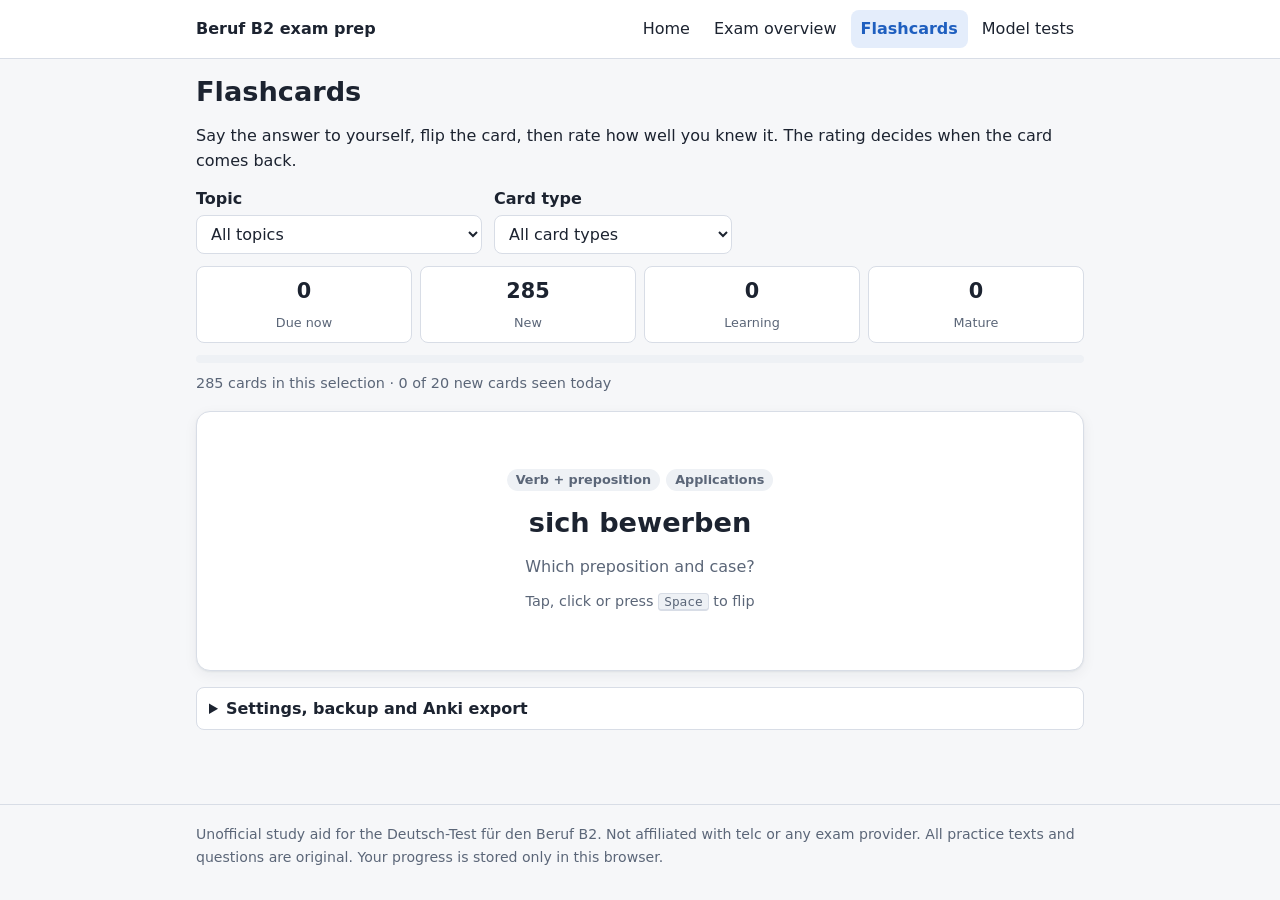
==== flashcards.html @ 10beb200 "Build the exam-prep site: overview, flashcards and four model tests - overview.html: official struct" ====
<!doctype html>
<html lang="en">
<head>
  <meta charset="utf-8">
  <meta name="viewport" content="width=device-width, initial-scale=1">
  <title>Flashcards – Beruf B2 exam prep</title>
  <meta name="description" content="Spaced-repetition flashcards for workplace German at level B2.">
  <link rel="stylesheet" href="assets/css/style.css">
</head>
<body>
  <header class="site-header">
    <div class="wrap">
      <a class="brand" href="index.html">Beruf B2 exam prep</a>
      <nav class="site-nav" aria-label="Main">
        <a href="index.html">Home</a>
        <a href="overview.html">Exam overview</a>
        <a href="flashcards.html" aria-current="page">Flashcards</a>
        <a href="tests.html">Model tests</a>
      </nav>
    </div>
  </header>

  <main class="wrap">
    <h1>Flashcards</h1>
    <p>Say the answer to yourself, flip the card, then rate how well you knew it. The rating decides when the card comes back.</p>
    <div id="app"><p class="muted">Loading cards…</p></div>
    <noscript><p class="error">The flashcards need JavaScript.</p></noscript>
  </main>

  <footer class="site-footer">
    <div class="wrap">
      Unofficial study aid for the Deutsch-Test für den Beruf B2. Not affiliated with telc or any exam provider.
      All practice texts and questions are original. Your progress is stored only in this browser.
    </div>
  </footer>
  <script src="assets/js/common.js"></script>
  <script src="assets/js/srs.js"></script>
  <script src="assets/js/flashcards.js"></script>
</body>
</html>
---- assets/css/style.css ----
/* Beruf B2 exam prep — all styles.
   Colours are defined once as variables; dark mode only redefines them. */

:root {
  --bg: #f6f7f9;
  --surface: #ffffff;
  --surface-2: #eef1f5;
  --text: #1c2330;
  --muted: #5b6678;
  --border: #d8dde6;
  --accent: #1f5fbf;
  --accent-text: #ffffff;
  --accent-soft: #e4edfb;
  --ok: #1b7a43;
  --ok-soft: #e2f4e9;
  --bad: #b3261e;
  --bad-soft: #fbe6e4;
  --warn: #8a5a00;
  --warn-soft: #fdf1d6;
  --radius: 10px;
  --shadow: 0 1px 2px rgba(20, 30, 50, .06), 0 4px 14px rgba(20, 30, 50, .06);
  color-scheme: light dark;
}

@media (prefers-color-scheme: dark) {
  :root {
    --bg: #12151b;
    --surface: #1b2029;
    --surface-2: #242b37;
    --text: #e8ecf3;
    --muted: #a3adbd;
    --border: #343d4c;
    --accent: #7fb0ff;
    --accent-text: #0d1522;
    --accent-soft: #1f2f4a;
    --ok: #6fd69a;
    --ok-soft: #173326;
    --bad: #ff9a92;
    --bad-soft: #3d1d1b;
    --warn: #f1c56a;
    --warn-soft: #3a2f14;
    --shadow: none;
  }
}

* { box-sizing: border-box; }

html { -webkit-text-size-adjust: 100%; }

body {
  margin: 0;
  background: var(--bg);
  color: var(--text);
  font: 16px/1.6 system-ui, -apple-system, "Segoe UI", Roboto, "Helvetica Neue", Arial, sans-serif;
}

a { color: var(--accent); }
h1, h2, h3, h4 { line-height: 1.25; margin: 1.4em 0 .5em; }
h1 { font-size: 1.7rem; margin-top: .6em; }
h2 { font-size: 1.3rem; }
h3 { font-size: 1.08rem; }
p { margin: .6em 0; }
:focus-visible { outline: 3px solid var(--accent); outline-offset: 2px; }

.wrap { max-width: 920px; margin: 0 auto; padding: 0 16px; }
main.wrap { padding-bottom: 64px; }
.muted { color: var(--muted); }
.small { font-size: .9rem; }
[hidden] { display: none !important; }

/* ---------- header and navigation ---------- */

.site-header { background: var(--surface); border-bottom: 1px solid var(--border); position: sticky; top: 0; z-index: 10; }
.site-header .wrap { display: flex; align-items: center; gap: 8px 20px; flex-wrap: wrap; padding-top: 10px; padding-bottom: 10px; }
.brand { font-weight: 700; color: var(--text); text-decoration: none; margin-right: auto; }
.site-nav { display: flex; gap: 4px; flex-wrap: wrap; }
.site-nav a { padding: 6px 10px; border-radius: 8px; text-decoration: none; color: var(--text); }
.site-nav a:hover { background: var(--surface-2); }
.site-nav a[aria-current="page"] { background: var(--accent-soft); color: var(--accent); font-weight: 600; }

.site-footer { border-top: 1px solid var(--border); color: var(--muted); font-size: .88rem; padding: 18px 0 30px; }

/* ---------- generic components ---------- */

.card { background: var(--surface); border: 1px solid var(--border); border-radius: var(--radius); padding: 18px; box-shadow: var(--shadow); }
.grid { display: grid; gap: 16px; grid-template-columns: repeat(auto-fit, minmax(240px, 1fr)); }
.card h2:first-child, .card h3:first-child { margin-top: 0; }

.btn {
  display: inline-flex; align-items: center; justify-content: center; gap: 6px;
  min-height: 42px; padding: 8px 16px; border-radius: 8px; border: 1px solid var(--border);
  background: var(--surface); color: var(--text); font: inherit; font-weight: 600; cursor: pointer; text-decoration: none;
}
.btn:hover { background: var(--surface-2); }
.btn.primary { background: var(--accent); border-color: var(--accent); color: var(--accent-text); }
.btn.primary:hover { filter: brightness(1.08); }
.btn.danger { color: var(--bad); }
.btn:disabled { opacity: .5; cursor: not-allowed; }
.btn-row { display: flex; gap: 8px; flex-wrap: wrap; margin: 12px 0; }

.note { background: var(--warn-soft); border-left: 4px solid var(--warn); padding: 10px 14px; border-radius: 6px; margin: 16px 0; }
.info { background: var(--accent-soft); border-left: 4px solid var(--accent); padding: 10px 14px; border-radius: 6px; margin: 16px 0; }
.error { background: var(--bad-soft); border-left: 4px solid var(--bad); padding: 10px 14px; border-radius: 6px; margin: 16px 0; }

.badge { display: inline-block; padding: 1px 9px; border-radius: 999px; background: var(--surface-2); color: var(--muted); font-size: .8rem; font-weight: 600; }

.table-scroll { overflow-x: auto; margin: 12px 0; }
table { border-collapse: collapse; width: 100%; background: var(--surface); }
th, td { text-align: left; padding: 8px 10px; border: 1px solid var(--border); vertical-align: top; }
th { background: var(--surface-2); font-weight: 600; }

select, input[type="text"], input[type="number"], textarea {
  font: inherit; color: var(--text); background: var(--surface); border: 1px solid var(--border);
  border-radius: 8px; padding: 8px 10px; max-width: 100%;
}
textarea { width: 100%; min-height: 180px; resize: vertical; }
label { font-weight: 600; }

details { border: 1px solid var(--border); border-radius: 8px; padding: 8px 12px; margin: 10px 0; background: var(--surface); }
details > summary { cursor: pointer; font-weight: 600; }
details[open] > summary { margin-bottom: 8px; }

/* ---------- home ---------- */

.hero { padding: 28px 0 8px; }
.hero p { font-size: 1.08rem; max-width: 60ch; }

/* ---------- flashcards ---------- */

.filters { display: flex; gap: 12px; flex-wrap: wrap; align-items: end; margin: 12px 0; }
.filters > div { display: flex; flex-direction: column; gap: 4px; }

.stats { display: grid; grid-template-columns: repeat(4, 1fr); gap: 8px; margin: 12px 0; }
.stat { background: var(--surface); border: 1px solid var(--border); border-radius: 8px; padding: 8px; text-align: center; }
.stat b { display: block; font-size: 1.3rem; }
.stat span { font-size: .8rem; color: var(--muted); }

.progress { height: 8px; background: var(--surface-2); border-radius: 999px; overflow: hidden; display: flex; }
.progress i { display: block; height: 100%; }
.progress .p-mature { background: var(--ok); }
.progress .p-learning { background: var(--accent); }

.flashcard {
  background: var(--surface); border: 1px solid var(--border); border-radius: 14px; box-shadow: var(--shadow);
  min-height: 260px; padding: 22px; margin: 16px 0; text-align: center; cursor: pointer;
  display: flex; flex-direction: column; justify-content: center; gap: 10px;
}
.flashcard .meta { display: flex; gap: 6px; justify-content: center; flex-wrap: wrap; }
.flashcard .front { font-size: 1.7rem; font-weight: 700; overflow-wrap: anywhere; }
.flashcard .ask { color: var(--muted); }
.flashcard .back { font-size: 1.35rem; font-weight: 700; color: var(--accent); overflow-wrap: anywhere; }
.flashcard .example { font-size: 1.05rem; }
.flashcard hr { border: 0; border-top: 1px solid var(--border); width: 100%; margin: 6px 0; }

.ratings { display: grid; grid-template-columns: repeat(4, 1fr); gap: 8px; }
.ratings .btn { flex-direction: column; gap: 0; padding: 6px 4px; }
.ratings .btn small { font-weight: 400; color: var(--muted); }
.ratings .again { border-color: var(--bad); }
.ratings .easy { border-color: var(--ok); }
kbd { font: .8rem ui-monospace, monospace; border: 1px solid var(--border); border-bottom-width: 2px; border-radius: 4px; padding: 0 5px; background: var(--surface-2); }

/* ---------- tests ---------- */

.tabs { display: flex; gap: 6px; flex-wrap: wrap; margin: 12px 0; }
.tabs button {
  flex: 0 0 auto; font: inherit; font-weight: 600; padding: 8px 12px; border-radius: 8px; cursor: pointer;
  border: 1px solid var(--border); background: var(--surface); color: var(--text);
}
.tabs button[aria-selected="true"] { background: var(--accent); border-color: var(--accent); color: var(--accent-text); }

.section-head { display: flex; gap: 10px; align-items: center; flex-wrap: wrap; justify-content: space-between; }
.timer { font-variant-numeric: tabular-nums; font-weight: 700; padding: 4px 10px; border-radius: 8px; background: var(--surface-2); }
.timer.over { background: var(--bad-soft); color: var(--bad); }

.part { margin: 22px 0; }
.part > h3 { margin-bottom: 2px; }
.instructions { font-style: italic; }

.stimulus { background: var(--surface); border: 1px solid var(--border); border-radius: var(--radius); padding: 14px 16px; margin: 14px 0; }
.stimulus h4 { margin: 0 0 6px; }
.stimulus p { margin: .5em 0; }
.stimulus .line { white-space: pre-line; }

.audio-box { display: flex; gap: 10px; align-items: center; flex-wrap: wrap; }
.audio-box audio { width: 100%; }
.transcript { margin-top: 10px; border-top: 1px dashed var(--border); padding-top: 8px; }
.transcript p { margin: .35em 0; }

.options { display: grid; gap: 8px; margin: 12px 0; padding: 0; list-style: none; }
.options li { background: var(--surface); border: 1px solid var(--border); border-radius: 8px; padding: 10px 12px; }
.options.words { grid-template-columns: repeat(auto-fill, minmax(130px, 1fr)); }
.key { display: inline-block; min-width: 1.6em; text-align: center; font-weight: 700; background: var(--accent-soft); color: var(--accent); border-radius: 6px; margin-right: 6px; }

.gap-text { background: var(--surface); border: 1px solid var(--border); border-radius: var(--radius); padding: 14px 16px; white-space: pre-line; line-height: 2; }
.gap { text-decoration: none; display: inline-block; min-width: 3.2em; padding: 0 8px; border-radius: 6px; background: var(--accent-soft); color: var(--accent); font-weight: 700; text-align: center; line-height: 1.6; }

.item { border: 1px solid var(--border); border-radius: 8px; background: var(--surface); padding: 10px 12px; margin: 10px 0; }
.item fieldset { border: 0; margin: 0; padding: 0; min-width: 0; }
.item legend, .item .prompt { font-weight: 600; padding: 0; margin-bottom: 6px; display: block; }
.item .n { display: inline-block; min-width: 1.9em; color: var(--muted); font-weight: 700; }
.choice { display: flex; gap: 8px; align-items: flex-start; padding: 5px 6px; border-radius: 6px; font-weight: 400; cursor: pointer; }
.choice:hover { background: var(--surface-2); }
.choice input { margin-top: 6px; flex: 0 0 auto; }
.item.correct { border-color: var(--ok); background: var(--ok-soft); }
.item.wrong { border-color: var(--bad); background: var(--bad-soft); }
.feedback { margin-top: 8px; font-size: .93rem; }
.feedback b.ok { color: var(--ok); }
.feedback b.no { color: var(--bad); }

.note-field { display: grid; gap: 4px; margin: 10px 0; }
.note-field input { width: 100%; }
.expected { font-size: .93rem; background: var(--ok-soft); border-radius: 6px; padding: 6px 10px; }

.model { white-space: pre-line; background: var(--surface-2); border-radius: 8px; padding: 10px 12px; }
.checklist { padding-left: 0; list-style: none; }
.checklist label { font-weight: 400; display: flex; gap: 8px; align-items: flex-start; }
.checklist input { margin-top: 6px; }

.result { margin: 16px 0; }
.result .scores { display: grid; gap: 10px; grid-template-columns: repeat(auto-fit, minmax(170px, 1fr)); margin: 10px 0; }
.score { border: 1px solid var(--border); border-radius: 8px; padding: 10px; background: var(--surface); }
.score b { font-size: 1.3rem; }
.score.pass { border-color: var(--ok); }
.score.fail { border-color: var(--bad); }

.test-list { display: grid; gap: 12px; }
.test-list .card { display: flex; gap: 12px; align-items: center; justify-content: space-between; flex-wrap: wrap; }

@media (max-width: 520px) {
  .site-header { position: static; }
  h1 { font-size: 1.45rem; }
  .stats { grid-template-columns: repeat(2, 1fr); }
  .ratings { grid-template-columns: repeat(2, 1fr); }
  .flashcard .front { font-size: 1.4rem; }
  .card { padding: 14px; }
}
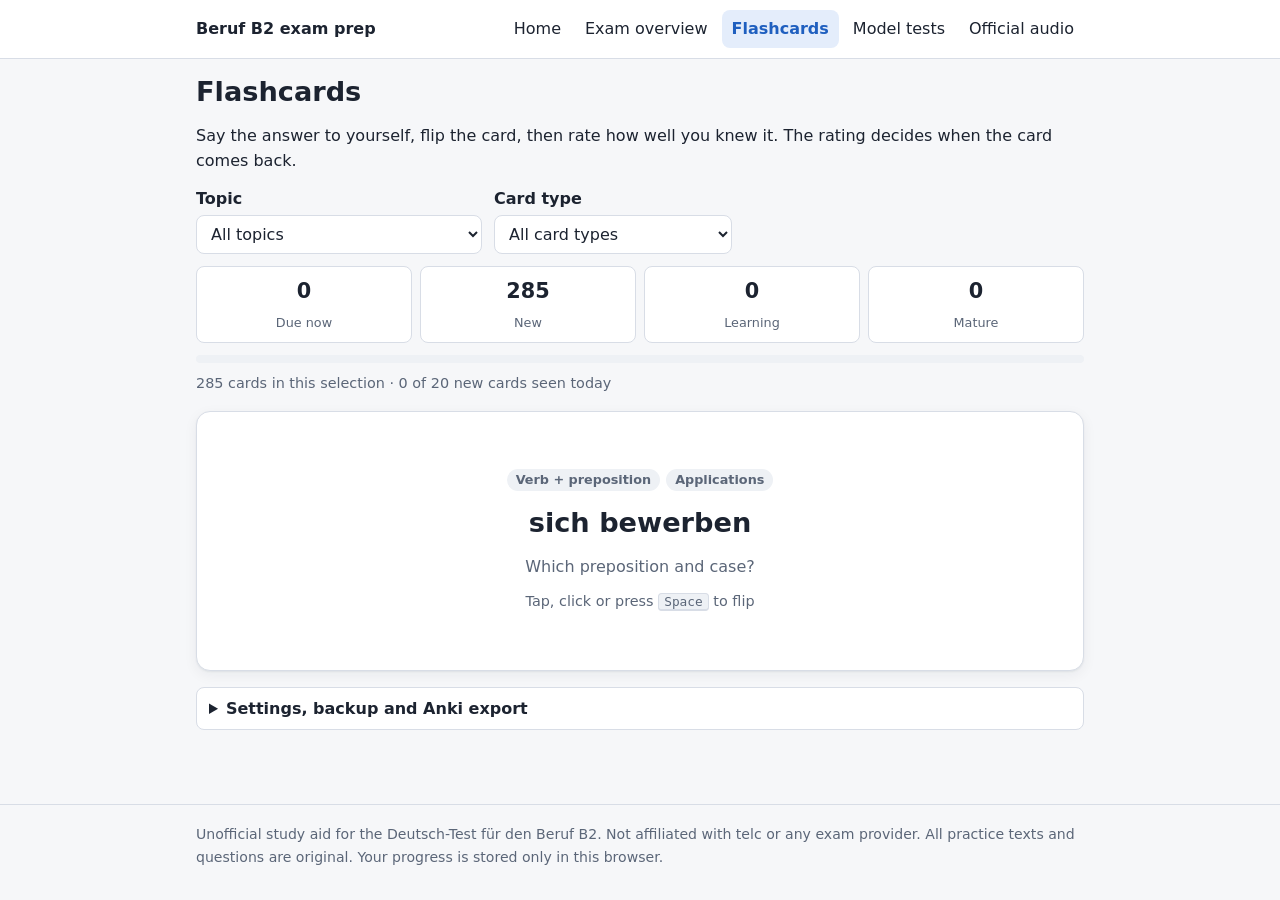
==== commit 365adfd7: "Add recorded listening audio and an official-audio practice page - scripts/generate_audio.py: genera" ====
--- a/flashcards.html
+++ b/flashcards.html
@@ -16,6 +16,7 @@
         <a href="overview.html">Exam overview</a>
         <a href="flashcards.html" aria-current="page">Flashcards</a>
         <a href="tests.html">Model tests</a>
+        <a href="official.html">Official audio</a>
       </nav>
     </div>
   </header>
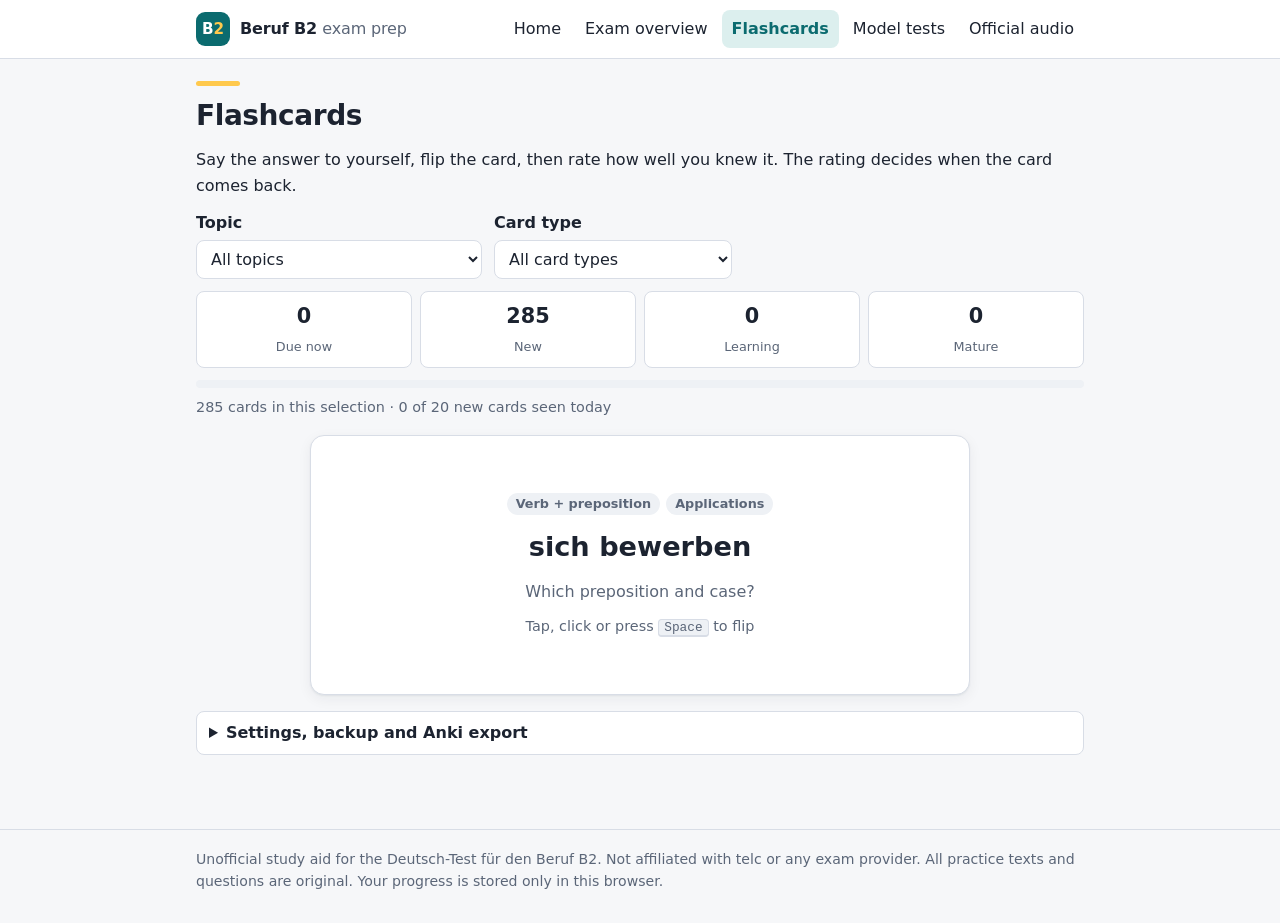
==== commit ed6194c5: "Tap-to-match tasks, exam-mode audio player and a visual identity - matching tasks (Lesen Teil 1 and " ====
--- a/flashcards.html
+++ b/flashcards.html
@@ -5,12 +5,14 @@
   <meta name="viewport" content="width=device-width, initial-scale=1">
   <title>Flashcards – Beruf B2 exam prep</title>
   <meta name="description" content="Spaced-repetition flashcards for workplace German at level B2.">
+  <link rel="icon" href="assets/img/favicon.svg" type="image/svg+xml">
+  <meta name="theme-color" content="#0b6b6f">
   <link rel="stylesheet" href="assets/css/style.css">
 </head>
 <body>
   <header class="site-header">
     <div class="wrap">
-      <a class="brand" href="index.html">Beruf B2 exam prep</a>
+      <a class="brand" href="index.html"><span class="logo" aria-hidden="true">B<b>2</b></span><span>Beruf B2 <span class="brand-sub">exam prep</span></span></a>
       <nav class="site-nav" aria-label="Main">
         <a href="index.html">Home</a>
         <a href="overview.html">Exam overview</a>
--- a/assets/css/style.css
+++ b/assets/css/style.css
@@ -8,9 +8,13 @@
   --text: #1c2330;
   --muted: #5b6678;
   --border: #d8dde6;
-  --accent: #1f5fbf;
+  --accent: #0b6b6f;        /* brand teal */
   --accent-text: #ffffff;
-  --accent-soft: #e4edfb;
+  --accent-soft: #dcefee;
+  --brand-2: #ffc94d;       /* brand amber, used sparingly for highlights */
+  --brand-2-text: #3a2a00;
+  --hero-from: #0b6b6f;
+  --hero-to: #0a4f5c;
   --ok: #1b7a43;
   --ok-soft: #e2f4e9;
   --bad: #b3261e;
@@ -30,9 +34,11 @@
     --text: #e8ecf3;
     --muted: #a3adbd;
     --border: #343d4c;
-    --accent: #7fb0ff;
-    --accent-text: #0d1522;
-    --accent-soft: #1f2f4a;
+    --accent: #5ecfca;
+    --accent-text: #06201f;
+    --accent-soft: #12393a;
+    --hero-from: #0b5a5e;
+    --hero-to: #093f49;
     --ok: #6fd69a;
     --ok-soft: #173326;
     --bad: #ff9a92;
@@ -56,7 +62,10 @@
 
 a { color: var(--accent); }
 h1, h2, h3, h4 { line-height: 1.25; margin: 1.4em 0 .5em; }
-h1 { font-size: 1.7rem; margin-top: .6em; }
+h1 { font-size: 1.75rem; margin-top: .8em; letter-spacing: -.015em; }
+h2 { letter-spacing: -.01em; }
+/* Small amber bar above every page title: part of the visual identity. */
+main h1::before { content: ""; display: block; width: 44px; height: 5px; border-radius: 3px; background: var(--brand-2); margin-bottom: 12px; }
 h2 { font-size: 1.3rem; }
 h3 { font-size: 1.08rem; }
 p { margin: .6em 0; }
@@ -72,7 +81,10 @@
 
 .site-header { background: var(--surface); border-bottom: 1px solid var(--border); position: sticky; top: 0; z-index: 10; }
 .site-header .wrap { display: flex; align-items: center; gap: 8px 20px; flex-wrap: wrap; padding-top: 10px; padding-bottom: 10px; }
-.brand { font-weight: 700; color: var(--text); text-decoration: none; margin-right: auto; }
+.brand { font-weight: 800; color: var(--text); text-decoration: none; margin-right: auto; display: inline-flex; align-items: center; gap: 10px; letter-spacing: -.01em; }
+.brand-sub { font-weight: 500; color: var(--muted); }
+.logo { display: inline-flex; align-items: center; justify-content: center; width: 34px; height: 34px; border-radius: 9px; background: #0b6b6f; color: #fff; font-weight: 800; font-size: .95rem; letter-spacing: 0; }
+.logo b { color: var(--brand-2); }
 .site-nav { display: flex; gap: 4px; flex-wrap: wrap; }
 .site-nav a { padding: 6px 10px; border-radius: 8px; text-decoration: none; color: var(--text); }
 .site-nav a:hover { background: var(--surface-2); }
@@ -83,20 +95,23 @@
 /* ---------- generic components ---------- */
 
 .card { background: var(--surface); border: 1px solid var(--border); border-radius: var(--radius); padding: 18px; box-shadow: var(--shadow); }
-.grid { display: grid; gap: 16px; grid-template-columns: repeat(auto-fit, minmax(240px, 1fr)); }
+.grid { display: grid; gap: 16px; grid-template-columns: repeat(auto-fit, minmax(300px, 1fr)); }
+/* Cards in a grid keep their button at the bottom, so buttons line up across cards. */
+.grid > .card { display: flex; flex-direction: column; align-items: flex-start; }
+.grid > .card > .btn { margin-top: auto; }
 .card h2:first-child, .card h3:first-child { margin-top: 0; }
 
 .btn {
   display: inline-flex; align-items: center; justify-content: center; gap: 6px;
   min-height: 42px; padding: 8px 16px; border-radius: 8px; border: 1px solid var(--border);
-  background: var(--surface); color: var(--text); font: inherit; font-weight: 600; cursor: pointer; text-decoration: none;
+  background: var(--surface); color: var(--text); font: inherit; font-weight: 600; cursor: pointer; text-decoration: none; white-space: nowrap;
 }
 .btn:hover { background: var(--surface-2); }
 .btn.primary { background: var(--accent); border-color: var(--accent); color: var(--accent-text); }
 .btn.primary:hover { filter: brightness(1.08); }
 .btn.danger { color: var(--bad); }
 .btn:disabled { opacity: .5; cursor: not-allowed; }
-.btn-row { display: flex; gap: 8px; flex-wrap: wrap; margin: 12px 0; }
+.btn-row { display: flex; gap: 8px; flex-wrap: wrap; align-items: center; margin: 12px 0; }
 
 .note { background: var(--warn-soft); border-left: 4px solid var(--warn); padding: 10px 14px; border-radius: 6px; margin: 16px 0; }
 .info { background: var(--accent-soft); border-left: 4px solid var(--accent); padding: 10px 14px; border-radius: 6px; margin: 16px 0; }
@@ -105,7 +120,9 @@
 .badge { display: inline-block; padding: 1px 9px; border-radius: 999px; background: var(--surface-2); color: var(--muted); font-size: .8rem; font-weight: 600; }
 
 .table-scroll { overflow-x: auto; margin: 12px 0; }
-table { border-collapse: collapse; width: 100%; background: var(--surface); }
+table { border-collapse: collapse; width: 100%; min-width: 680px; background: var(--surface); }
+.nw { white-space: nowrap; }
+/* Wide tables scroll sideways inside .table-scroll instead of squeezing their columns. */
 th, td { text-align: left; padding: 8px 10px; border: 1px solid var(--border); vertical-align: top; }
 th { background: var(--surface-2); font-weight: 600; }
 
@@ -122,8 +139,23 @@
 
 /* ---------- home ---------- */
 
-.hero { padding: 28px 0 8px; }
-.hero p { font-size: 1.08rem; max-width: 60ch; }
+.hero {
+  display: grid; grid-template-columns: minmax(0, 1.25fr) minmax(0, 1fr); gap: 24px; align-items: center;
+  margin: 22px 0 24px; padding: 34px 36px; border-radius: 20px; color: #fff;
+  background: linear-gradient(135deg, var(--hero-from), var(--hero-to));
+}
+.hero h1 { font-size: 2.1rem; margin: 0 0 .4em; color: #fff; }
+.hero h1::before { display: none; }
+.hero p { font-size: 1.06rem; margin: 0 0 1em; color: rgba(255, 255, 255, .92); }
+.hero .eyebrow { font-size: .82rem; font-weight: 700; letter-spacing: .08em; text-transform: uppercase; color: var(--brand-2); margin-bottom: .6em; }
+.hero-art { width: 100%; height: auto; max-width: 340px; justify-self: center; font-family: inherit; }
+.btn.cta { background: var(--brand-2); border-color: var(--brand-2); color: var(--brand-2-text); }
+.btn.cta:hover { filter: brightness(1.06); background: var(--brand-2); }
+.btn.ghost { background: transparent; border-color: rgba(255, 255, 255, .55); color: #fff; }
+.btn.ghost:hover { background: rgba(255, 255, 255, .12); }
+.icon { width: 24px; height: 24px; fill: none; stroke: currentColor; stroke-width: 1.8; stroke-linecap: round; stroke-linejoin: round; }
+.card-icon + h2 { margin-top: 0; }
+.card-icon { display: inline-grid; place-items: center; width: 44px; height: 44px; border-radius: 12px; background: var(--accent-soft); color: var(--accent); margin-bottom: 12px; }
 
 /* ---------- flashcards ---------- */
 
@@ -142,7 +174,7 @@
 
 .flashcard {
   background: var(--surface); border: 1px solid var(--border); border-radius: 14px; box-shadow: var(--shadow);
-  min-height: 260px; padding: 22px; margin: 16px 0; text-align: center; cursor: pointer;
+  min-height: 260px; padding: 22px; margin: 16px auto; max-width: 660px; text-align: center; cursor: pointer;
   display: flex; flex-direction: column; justify-content: center; gap: 10px;
 }
 .flashcard .meta { display: flex; gap: 6px; justify-content: center; flex-wrap: wrap; }
@@ -152,7 +184,7 @@
 .flashcard .example { font-size: 1.05rem; }
 .flashcard hr { border: 0; border-top: 1px solid var(--border); width: 100%; margin: 6px 0; }
 
-.ratings { display: grid; grid-template-columns: repeat(4, 1fr); gap: 8px; }
+.ratings { display: grid; grid-template-columns: repeat(4, 1fr); gap: 8px; max-width: 660px; margin: 0 auto 12px; }
 .ratings .btn { flex-direction: column; gap: 0; padding: 6px 4px; }
 .ratings .btn small { font-weight: 400; color: var(--muted); }
 .ratings .again { border-color: var(--bad); }
@@ -186,17 +218,53 @@
 .transcript { margin-top: 10px; border-top: 1px dashed var(--border); padding-top: 8px; }
 .transcript p { margin: .35em 0; }
 
+/* matching tasks */
+.match { display: grid; grid-template-columns: minmax(0, 1fr); gap: 14px; margin: 12px 0; }
+.match-items select { width: 100%; }
+.match-items .item .prompt span[lang] { font-weight: 400; }
+.match-items .item { margin: 0 0 10px; }
+.item.selectable { cursor: pointer; }
+.item.active { border-color: var(--accent); box-shadow: 0 0 0 2px var(--accent); }
+.match-bar {
+  position: sticky; top: 0; z-index: 5; display: flex; gap: 10px; align-items: center; justify-content: space-between; flex-wrap: wrap;
+  background: var(--accent-soft); border: 1px solid var(--accent); border-radius: 8px; padding: 8px 12px; margin-bottom: 10px; font-size: .95rem;
+}
+.match-card { background: var(--surface); border: 1px solid var(--border); border-radius: 8px; padding: 10px 12px; margin-bottom: 10px; }
+.match-card.used { border-color: var(--accent); }
+.match-card-head { display: flex; gap: 6px; align-items: center; flex-wrap: wrap; margin-bottom: 4px; }
+.match-card-foot { margin-top: 8px; }
+.match-badge:empty { display: none; }
+.match-badge { margin-left: auto; background: var(--accent-soft); color: var(--accent); }
+@media (min-width: 860px) {
+  .match { grid-template-columns: minmax(0, 5fr) minmax(0, 6fr); align-items: start; }
+  .match-items { position: sticky; top: 70px; max-height: calc(100vh - 86px); overflow-y: auto; padding: 2px; }
+  .match-bar { top: 66px; }
+}
+
+/* recordings */
+.audio-progress { flex: 1 1 140px; min-width: 100px; height: 8px; accent-color: var(--accent); }
+progress.audio-progress { appearance: none; -webkit-appearance: none; border: 0; border-radius: 999px; overflow: hidden; background: var(--surface-2); }
+progress.audio-progress::-webkit-progress-bar { background: var(--surface-2); }
+progress.audio-progress::-webkit-progress-value { background: var(--accent); }
+progress.audio-progress::-moz-progress-bar { background: var(--accent); }
+.audio-time { min-width: 6.5em; font-variant-numeric: tabular-nums; }
+.exam-switch { background: var(--surface); border: 1px solid var(--border); border-radius: 8px; padding: 10px 12px; margin: 8px 0; }
+
 .options { display: grid; gap: 8px; margin: 12px 0; padding: 0; list-style: none; }
 .options li { background: var(--surface); border: 1px solid var(--border); border-radius: 8px; padding: 10px 12px; }
 .options.words { grid-template-columns: repeat(auto-fill, minmax(130px, 1fr)); }
 .key { display: inline-block; min-width: 1.6em; text-align: center; font-weight: 700; background: var(--accent-soft); color: var(--accent); border-radius: 6px; margin-right: 6px; }
 
-.gap-text { background: var(--surface); border: 1px solid var(--border); border-radius: var(--radius); padding: 14px 16px; white-space: pre-line; line-height: 2; }
-.gap { text-decoration: none; display: inline-block; min-width: 3.2em; padding: 0 8px; border-radius: 6px; background: var(--accent-soft); color: var(--accent); font-weight: 700; text-align: center; line-height: 1.6; }
+.gap-text { background: var(--surface); border: 1px solid var(--border); border-radius: var(--radius); padding: 6px 16px; }
+.gap-text p { white-space: pre-line; line-height: 2.2; margin: .6em 0; }
+.gap-select { padding: 2px 6px; margin: 0 2px; max-width: 100%; border-color: var(--accent); background: var(--accent-soft); font-weight: 600; }
+.gap-select.correct { border-color: var(--ok); background: var(--ok-soft); }
+.gap-select.wrong { border-color: var(--bad); background: var(--bad-soft); }
 
 .item { border: 1px solid var(--border); border-radius: 8px; background: var(--surface); padding: 10px 12px; margin: 10px 0; }
 .item fieldset { border: 0; margin: 0; padding: 0; min-width: 0; }
 .item legend, .item .prompt { font-weight: 600; padding: 0; margin-bottom: 6px; display: block; }
+.item .long { font-weight: 400; }
 .item .n { display: inline-block; min-width: 1.9em; color: var(--muted); font-weight: 700; }
 .choice { display: flex; gap: 8px; align-items: flex-start; padding: 5px 6px; border-radius: 6px; font-weight: 400; cursor: pointer; }
 .choice:hover { background: var(--surface-2); }
@@ -226,8 +294,19 @@
 .test-list { display: grid; gap: 12px; }
 .test-list .card { display: flex; gap: 12px; align-items: center; justify-content: space-between; flex-wrap: wrap; }
 
+@media (max-width: 760px) {
+  .hero { grid-template-columns: 1fr; padding: 24px 20px; border-radius: 16px; }
+  .hero h1 { font-size: 1.6rem; }
+  .hero-art { max-width: 250px; }
+}
+
 @media (max-width: 520px) {
   .site-header { position: static; }
+  /* One swipeable row instead of several wrapped rows. */
+  .site-nav, .tabs { flex-wrap: nowrap; overflow-x: auto; scrollbar-width: none; max-width: 100%; }
+  .site-nav::-webkit-scrollbar, .tabs::-webkit-scrollbar { display: none; }
+  .site-nav a, .tabs button { flex: 0 0 auto; }
+  .site-header .wrap { flex-direction: column; align-items: stretch; gap: 4px; }
   h1 { font-size: 1.45rem; }
   .stats { grid-template-columns: repeat(2, 1fr); }
   .ratings { grid-template-columns: repeat(2, 1fr); }
